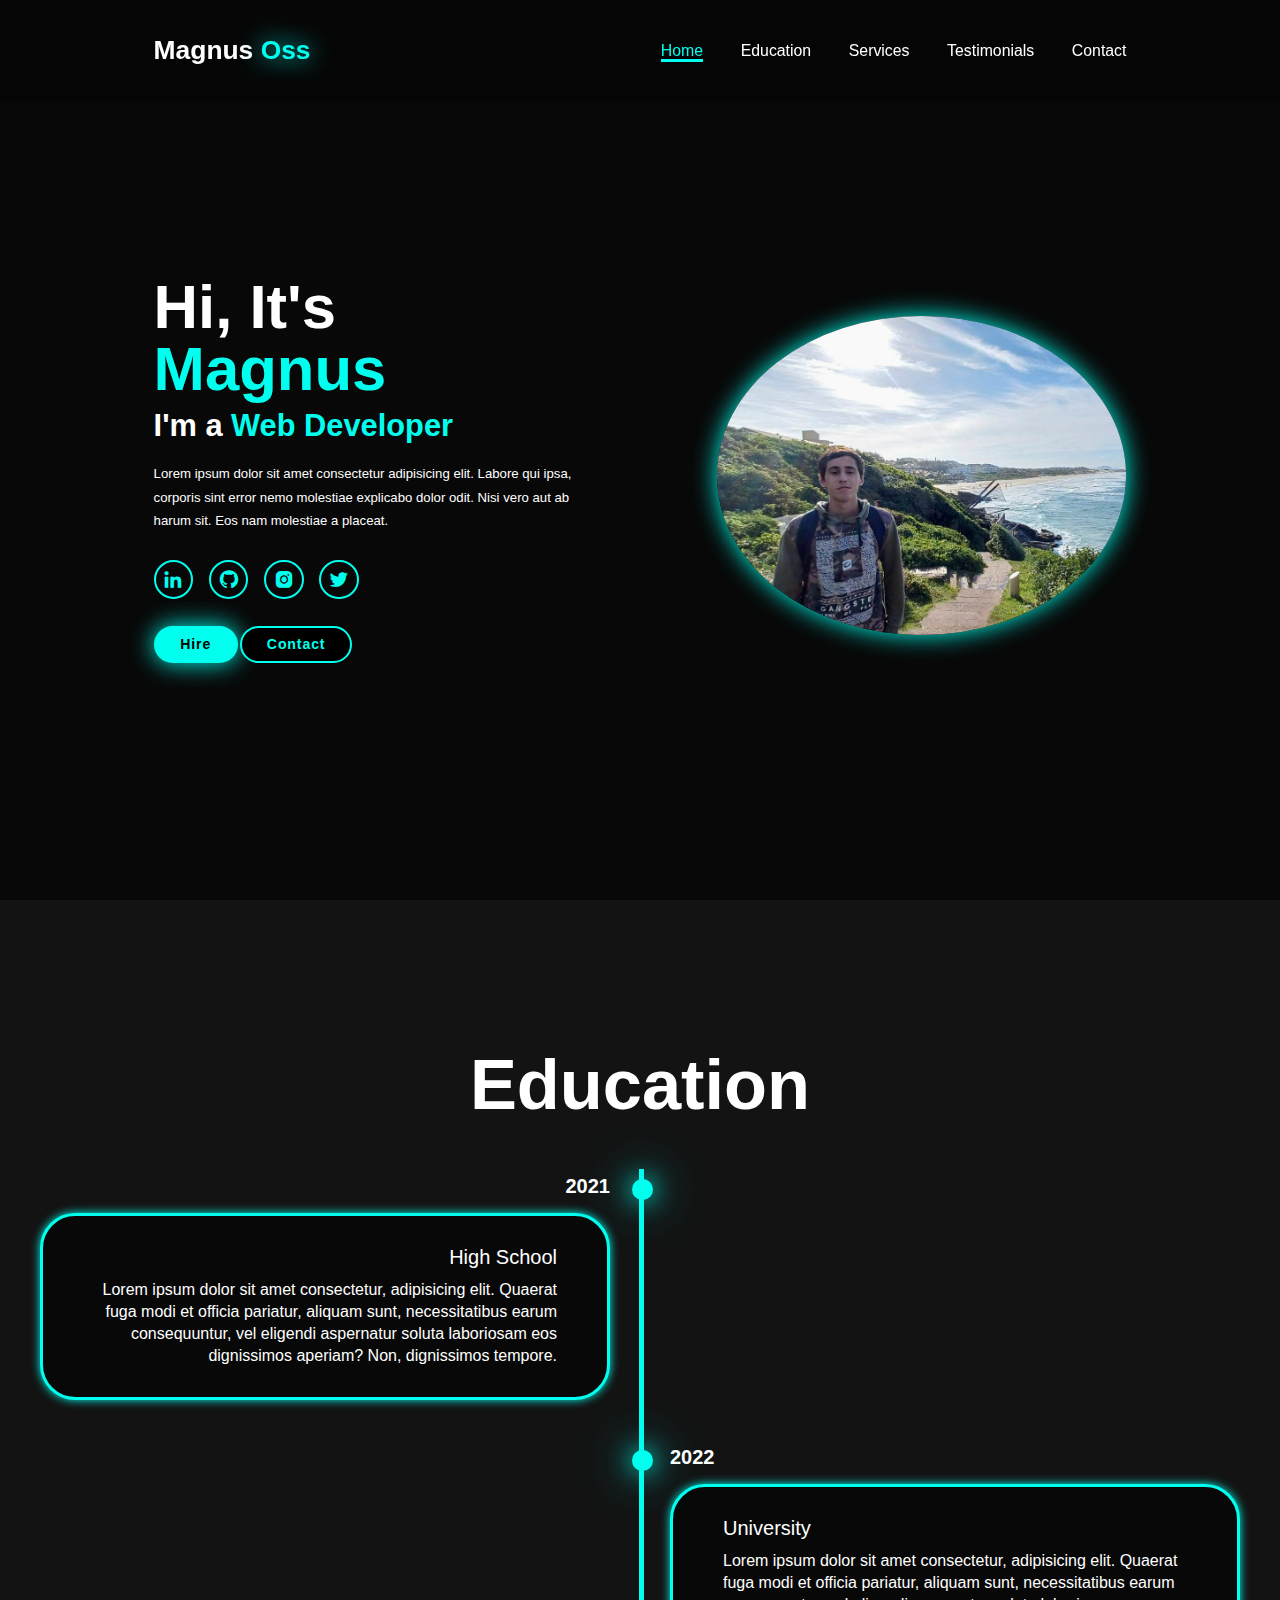
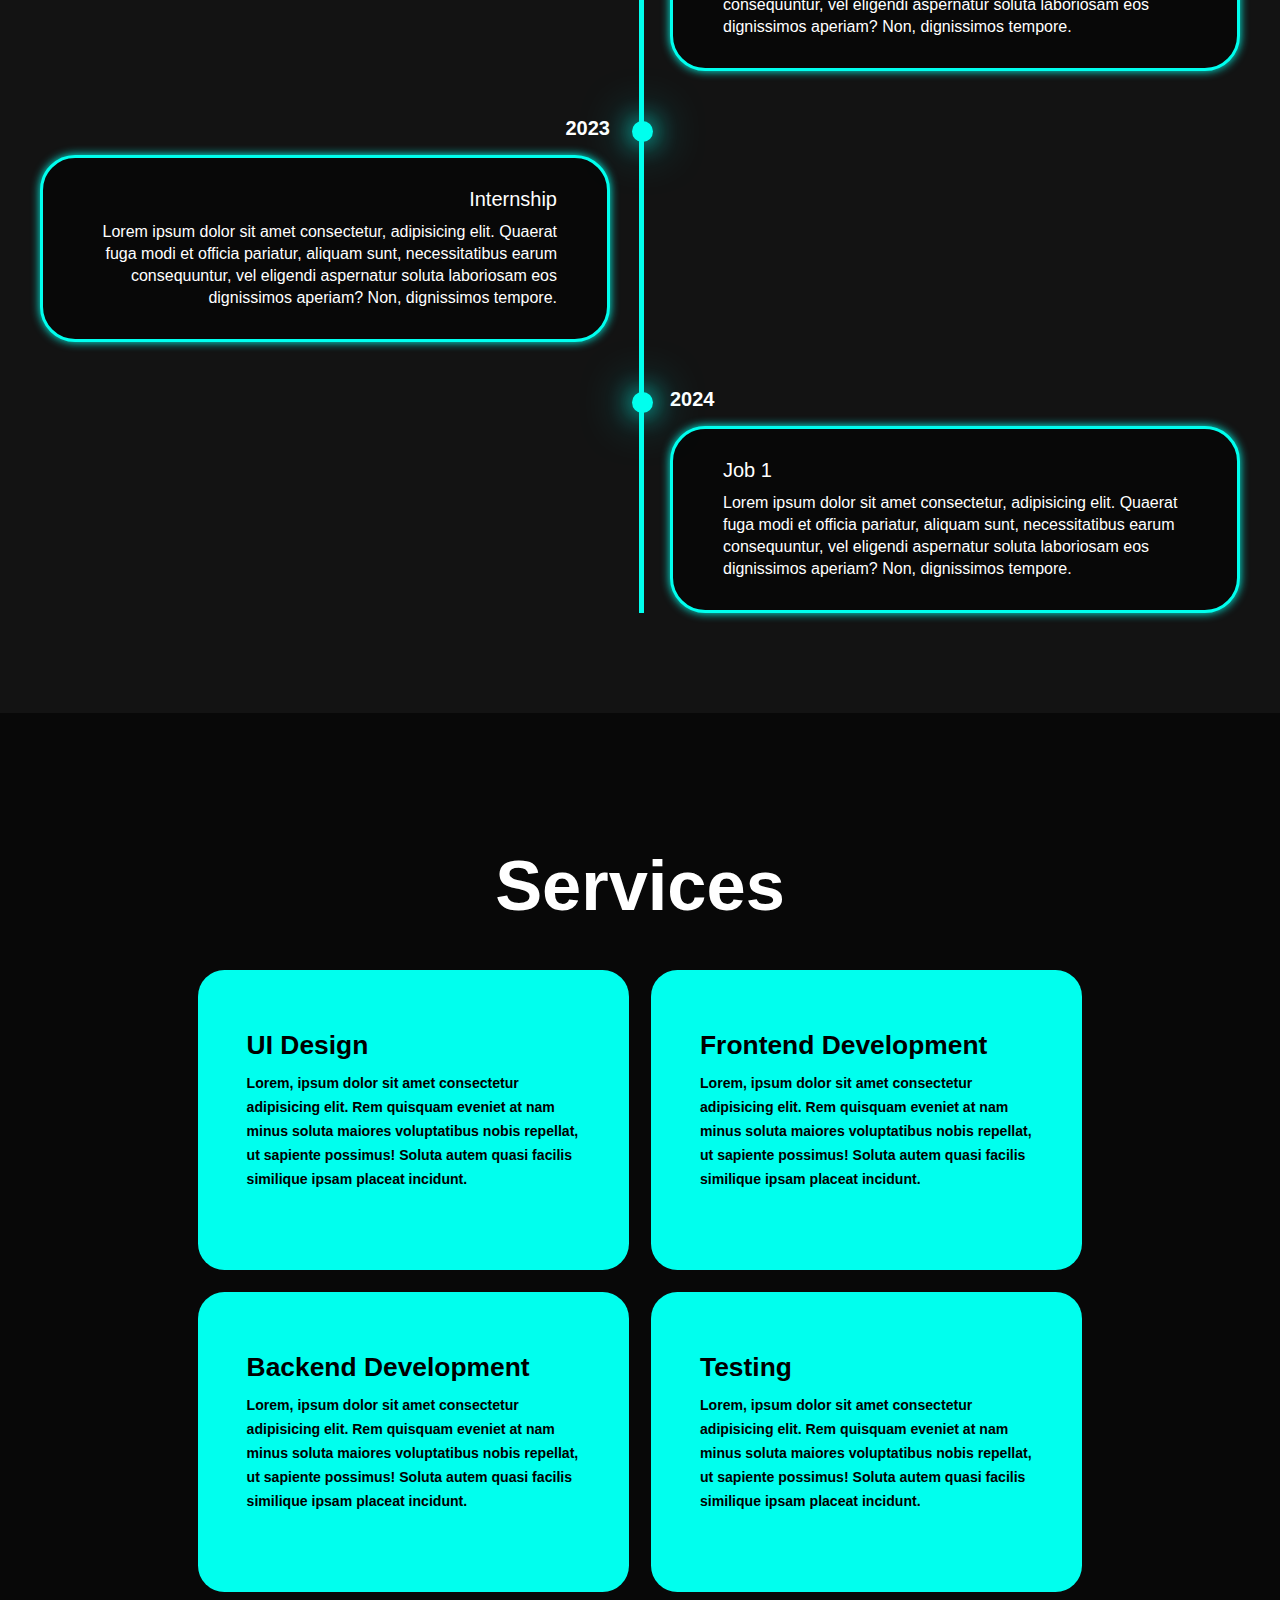
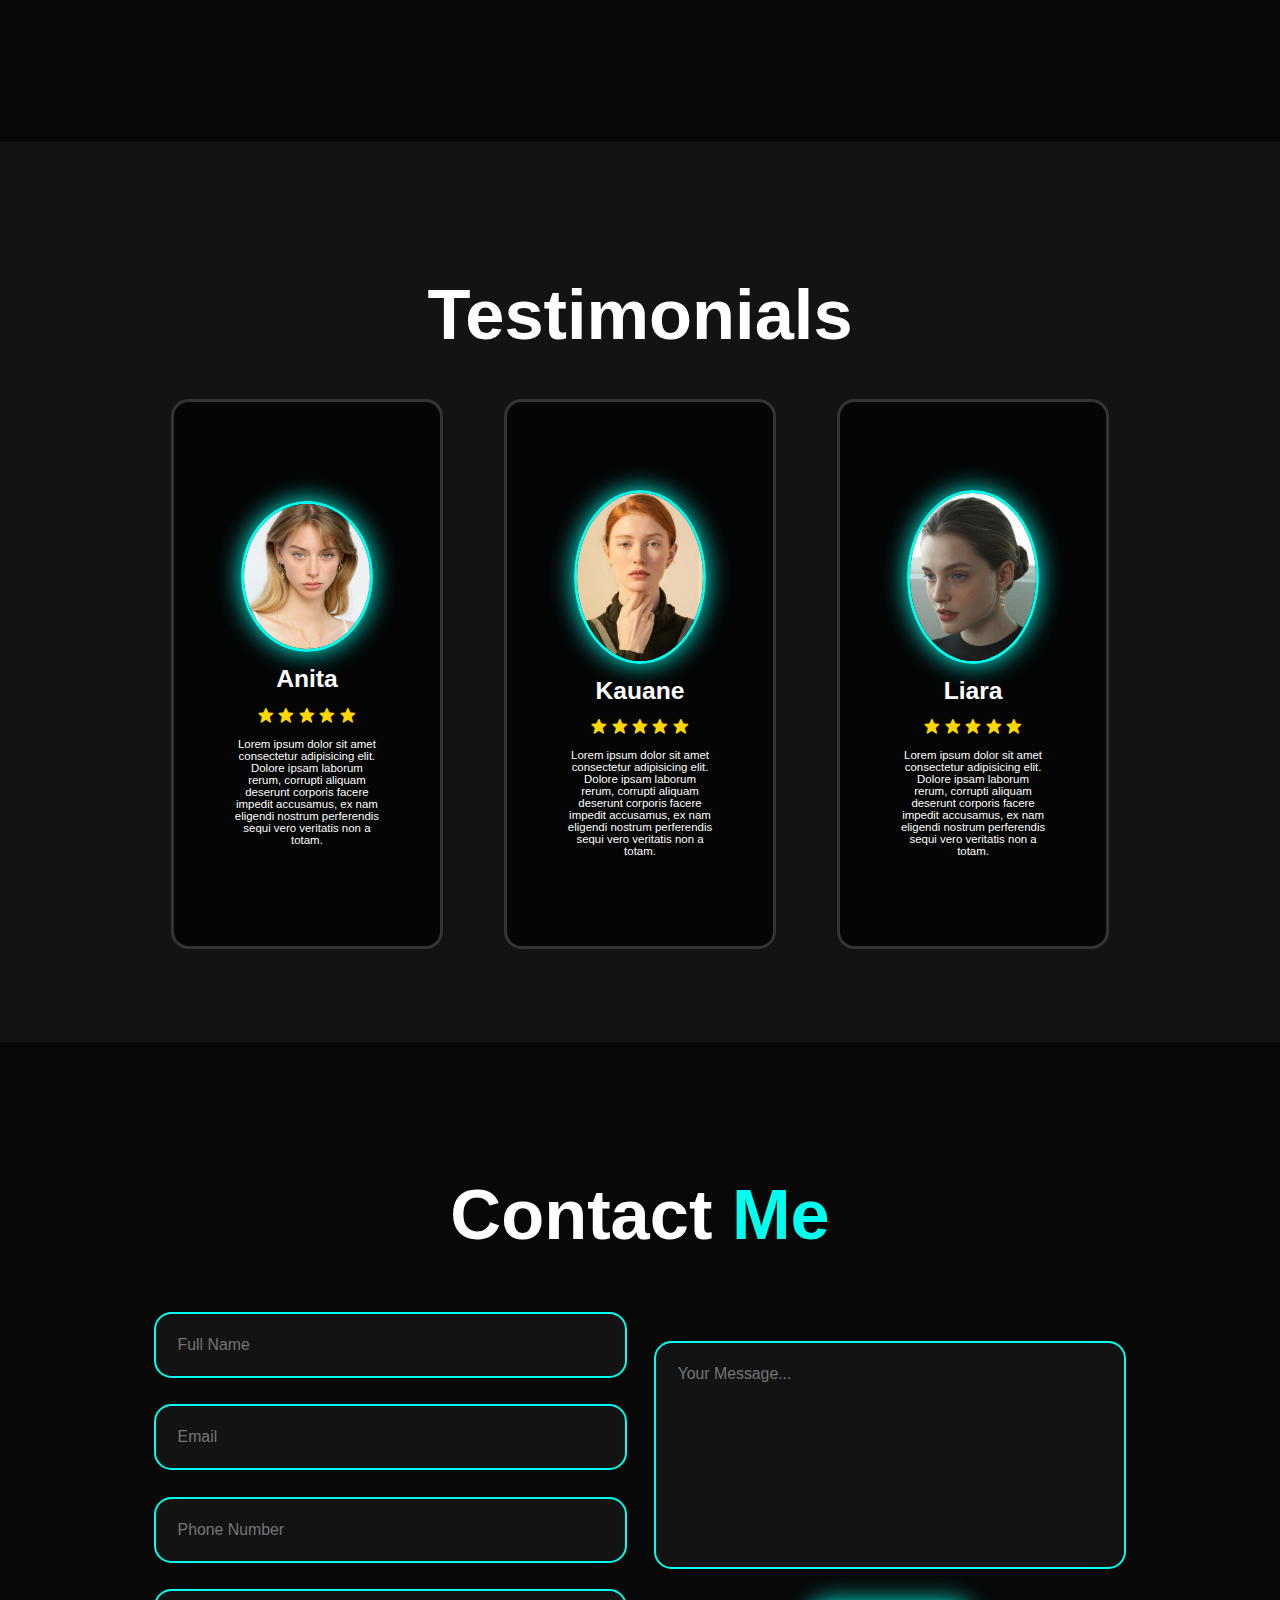
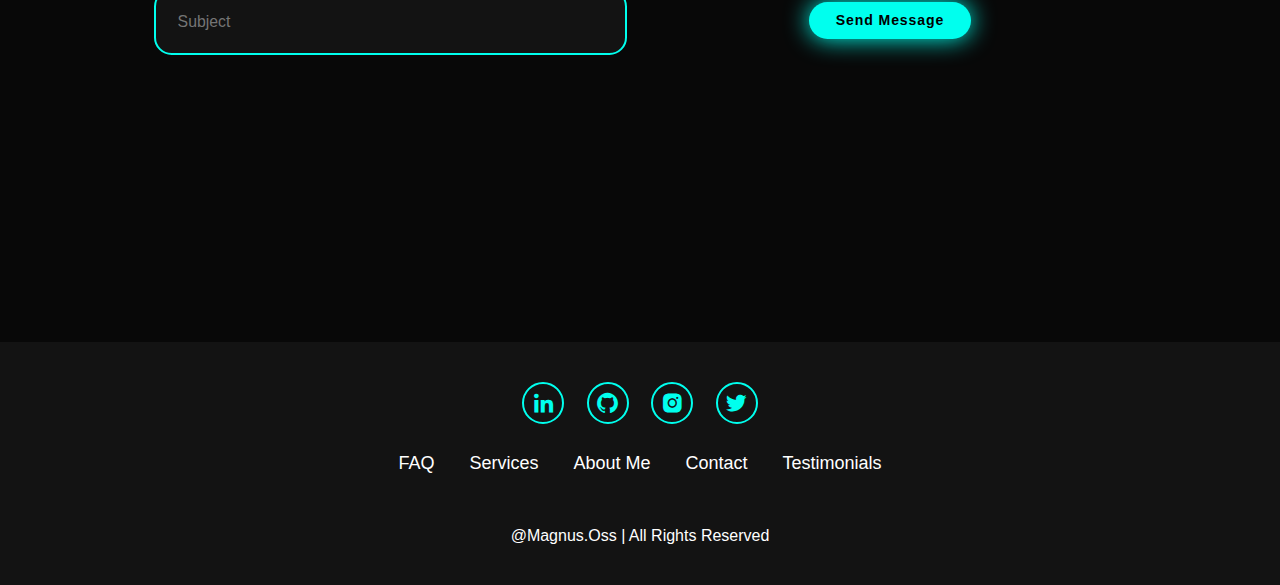
==== personal-portfolio-blue-2.0/index.html @ 3a791030 "Criação do personal-portfolio-blue-2.0" ====
<!DOCTYPE html>
<html lang="en">

<head>
    <meta charset="UTF-8">
    <meta name="viewport" content="width=device-width, initial-scale=1.0">
    <title>Responsive Portfolio Website</title>
    <link rel="stylesheet" href="style.css">
    <link href="https://unpkg.com/boxicons@2.1.4/css/boxicons.min.css" rel="stylesheet" />
</head>

<body>

    <header class="header">
        <a href="#home" class="logo">Magnus
            <span>Oss</span></a>

        <i class="bx bx-menu" id="menu-icon"></i>

        <nav class="navbar">
            <a href="#home" class="active">Home</a>
            <a href="#education">Education</a>
            <a href="#services">Services</a>
            <a href="#testimonials">Testimonials</a>
            <a href="#contact">Contact</a>
        </nav>
    </header>

    <section class="home" id="home">
        <div class="home-content">
            <h1>Hi, It's <span>Magnus</span></h1>
            <h3 class="text-animation">I'm a <span>
                </span></h3>
            <p>Lorem ipsum dolor sit amet consectetur adipisicing elit. Labore qui ipsa, corporis sint error nemo
                molestiae explicabo dolor odit. Nisi vero aut ab harum sit. Eos nam molestiae a placeat.</p>

            <div class="social-icons">
                <a href="#"><i class="bx bxl-linkedin"></i></a>
                <a href="#"><i class="bx bxl-github"></i></a>
                <a href="#"><i class="bx bxl-instagram-alt"></i></a>
                <a href="#"><i class="bx bxl-twitter"></i></a>
            </div>

            <div class="btn-group">
                <a href="#" class="btn">Hire</a>
                <a href="#contact" class="btn">Contact</a>
            </div>
        </div>
        <div class="home-img">
            <img src="images/imagem-capa.jpg" alt="">
        </div>
    </section>

    <section class="education" id="education">
        <h2 class="heading">Education</h2>

        <div class="timeline-items">

            <div class="timeline-item">
                <div class="timeline-dot"></div>
                <div class="timeline-date">2021</div>
                <div class="timeline-content">
                    <h3>High School</h3>
                    <p>Lorem ipsum dolor sit amet consectetur, adipisicing elit. Quaerat fuga modi et officia pariatur,
                        aliquam sunt, necessitatibus earum consequuntur, vel eligendi aspernatur soluta laboriosam eos
                        dignissimos aperiam? Non, dignissimos tempore.</p>
                </div>
            </div>

            <div class="timeline-item">
                <div class="timeline-dot"></div>
                <div class="timeline-date">2022</div>
                <div class="timeline-content">
                    <h3>University</h3>
                    <p>Lorem ipsum dolor sit amet consectetur, adipisicing elit. Quaerat fuga modi et officia pariatur,
                        aliquam sunt, necessitatibus earum consequuntur, vel eligendi aspernatur soluta laboriosam eos
                        dignissimos aperiam? Non, dignissimos tempore.</p>
                </div>
            </div>

            <div class="timeline-item">
                <div class="timeline-dot"></div>
                <div class="timeline-date">2023</div>
                <div class="timeline-content">
                    <h3>Internship</h3>
                    <p>Lorem ipsum dolor sit amet consectetur, adipisicing elit. Quaerat fuga modi et officia pariatur,
                        aliquam sunt, necessitatibus earum consequuntur, vel eligendi aspernatur soluta laboriosam eos
                        dignissimos aperiam? Non, dignissimos tempore.</p>
                </div>
            </div>

            <div class="timeline-item">
                <div class="timeline-dot"></div>
                <div class="timeline-date">2024</div>
                <div class="timeline-content">
                    <h3>Job 1</h3>
                    <p>Lorem ipsum dolor sit amet consectetur, adipisicing elit. Quaerat fuga modi et officia pariatur,
                        aliquam sunt, necessitatibus earum consequuntur, vel eligendi aspernatur soluta laboriosam eos
                        dignissimos aperiam? Non, dignissimos tempore.</p>
                </div>
            </div>

        </div>
    </section>

    <section class="services" id="services">
        <h2 class="heading">Services</h2>

        <div class="services-container">
            <div class="service-box">
                <div class="service-info">
                    <h4> UI Design </h4>
                    <p>Lorem, ipsum dolor sit amet consectetur adipisicing elit. Rem quisquam eveniet at nam minus
                        soluta maiores voluptatibus nobis repellat, ut sapiente possimus! Soluta autem quasi facilis
                        similique ipsam placeat incidunt.</p>
                </div>
            </div>

            <div class="service-box">
                <div class="service-info">
                    <h4> Frontend Development </h4>
                    <p>Lorem, ipsum dolor sit amet consectetur adipisicing elit. Rem quisquam eveniet at nam minus
                        soluta maiores voluptatibus nobis repellat, ut sapiente possimus! Soluta autem quasi facilis
                        similique ipsam placeat incidunt.</p>
                </div>
            </div>

            <div class="service-box">
                <div class="service-info">
                    <h4> Backend Development </h4>
                    <p>Lorem, ipsum dolor sit amet consectetur adipisicing elit. Rem quisquam eveniet at nam
                        minus
                        soluta maiores voluptatibus nobis repellat, ut sapiente possimus! Soluta autem quasi
                        facilis
                        similique ipsam placeat incidunt.</p>
                </div>
            </div>

            <div class="service-box">
                <div class="service-info">
                    <h4> Testing </h4>
                    <p>Lorem, ipsum dolor sit amet consectetur adipisicing elit. Rem quisquam eveniet at nam
                        minus
                        soluta maiores voluptatibus nobis repellat, ut sapiente possimus! Soluta autem quasi
                        facilis
                        similique ipsam placeat incidunt.</p>
                </div>
            </div>
        </div>
    </section>

    <section class="testimonials" id="testimonials">
        <div class="testimonials-box">
            <h2 class="heading">Testimonials</h2>

            <div class="wrapper">
                <div class="testimonial-item">
                    <img src="images/Lauren de Graaf image.jpeg" alt="">
                    <h2>Anita</h2>
                    <div class="rating">
                        <i class="bx bxs-star" id="star"></i>
                        <i class="bx bxs-star" id="star"></i>
                        <i class="bx bxs-star" id="star"></i>
                        <i class="bx bxs-star" id="star"></i>
                        <i class="bx bxs-star" id="star"></i>
                    </div>
                    <p>Lorem ipsum dolor sit amet consectetur adipisicing elit. Dolore ipsam laborum rerum, corrupti
                        aliquam deserunt corporis facere impedit accusamus, ex nam eligendi nostrum perferendis sequi
                        vero veritatis non a totam.</p>
                </div>

                <div class="testimonial-item">
                    <img src="images/Home Jewerly - JoliMoon_ Elegant Jewelry, Curated with Love.jpeg" alt="">
                    <h2>Kauane</h2>
                    <div class="rating">
                        <i class="bx bxs-star" id="star"></i>
                        <i class="bx bxs-star" id="star"></i>
                        <i class="bx bxs-star" id="star"></i>
                        <i class="bx bxs-star" id="star"></i>
                        <i class="bx bxs-star" id="star"></i>
                    </div>
                    <p>Lorem ipsum dolor sit amet consectetur adipisicing elit. Dolore ipsam laborum rerum, corrupti
                        aliquam deserunt corporis facere impedit accusamus, ex nam eligendi nostrum perferendis sequi
                        vero veritatis non a totam.</p>
                </div>

                <div class="testimonial-item">
                    <img src="images/download.jpeg" alt="">
                    <h2>Liara</h2>
                    <div class="rating">
                        <i class="bx bxs-star" id="star"></i>
                        <i class="bx bxs-star" id="star"></i>
                        <i class="bx bxs-star" id="star"></i>
                        <i class="bx bxs-star" id="star"></i>
                        <i class="bx bxs-star" id="star"></i>
                    </div>
                    <p>Lorem ipsum dolor sit amet consectetur adipisicing elit. Dolore ipsam laborum rerum, corrupti
                        aliquam deserunt corporis facere impedit accusamus, ex nam eligendi nostrum perferendis sequi
                        vero veritatis non a totam.</p>
                </div>
            </div>
        </div>
    </section>

    <section class="contact" id="contact">
        <h2 class="heading">Contact <span>Me</span></h2>

        <form action="">
            <div class="input-group">
                <div class="input-box">
                    <input type="text" placeholder="Full Name">
                    <input type="email" placeholder="Email">
                </div>
                <div class="input-box">
                    <input type="number" placeholder="Phone Number">
                    <input type="text" placeholder="Subject">
                </div>
            </div>

            <div class="input-grpup-2">
                <textarea name="" id="" cols="30" rows="10" placeholder="Your Message..."></textarea>
                <input type="submit" value="Send Message" class="btn">
            </div>
        </form>
    </section>

    <footer class="footer">
        <div class="social">
            <a href="#"><i class="bx bxl-linkedin"></i></a>
            <a href="#"><i class="bx bxl-github"></i></a>
            <a href="#"><i class="bx bxl-instagram-alt"></i></a>
            <a href="#"><i class="bx bxl-twitter"></i></a>
        </div>

        <ul class="list">
            <li>
                <a href="#">FAQ</a>
            </li>

            <li>
                <a href="#">Services</a>
            </li>

            <li>
                <a href="#">About Me</a>
            </li>

            <li>
                <a href="#">Contact</a>
            </li>

            <li>
                <a href="#">Testimonials</a>
            </li>
        </ul>
        <p class="copyright">
            @Magnus.Oss | All Rights Reserved
        </p>
    </footer>

    <script src="script.js" defer></script>
</body>

</html>
---- personal-portfolio-blue-2.0/style.css ----
* {
    margin: 0;
    padding: 0;
    box-sizing: border-box;
    text-decoration: none;
    border: none;
    outline: none;
    scroll-behavior: smooth;
    font-family: "Poppins", sans-serif;
}

:root {
    --bg-color: #080808;
    --second-bg-color: #131313;
    --text-color: white;
    --main-color: #00ffee;
}

html {
    font-size: 60%;
    overflow-x: hidden;
}

body {
    background: var(--bg-color);
    color: var(--text-color);
}

.header {
    position: fixed;
    top: 0;
    left: 0;
    width: 100%;
    padding: 4rem 12% 4rem;
    background: rgb(0, 0, 0, 0.3);
    backdrop-filter: blur(10px);
    display: flex;
    justify-content: space-between;
    align-items: center;
    z-index: 5;
}

.logo {
    font-size: 3rem;
    color: var(--text-color);
    font-weight: 800;
    cursor: pointer;
    transition: 0.3s ease;
}

.logo:hover {
    transform: scale(1.1);
}

.logo span {
    text-shadow: 0 0 25px var(--main-color);
}

.navbar a {
    font-size: 1.8rem;
    color: var(--text-color);
    margin-left: 4rem;
    font-weight: 500;
    transition: 0.3s ease;
    border-bottom: 3px solid transparent;
}

.navbar a:hover,
.navbar a.active {
    color: var(--main-color);
    border-bottom: 3px solid var(--main-color);
}

#menu-icon {
    font-size: 3.6rem;
    color: var(--main-color);
    display: none;
}

section {
    min-height: 100vh;
    padding: 10rem 12% 10rem;
}

.home {
    display: flex;
    align-items: center;
    justify-content: center;
    gap: 15rem;
}

.home-content {
    display: flex;
    flex-direction: column;
    align-items: baseline;
    text-align: left;
    justify-content: center;
    margin-top: 3rem;
}

span {
    color: var(--main-color);
}

.logo span {
    color: var(--main-color);
}

.home-content h3 {
    margin-bottom: 2rem;
    margin-top: 1rem;
    font-size: 3.5rem;
}

.home-content h1 {
    font-size: 7rem;
    font-weight: 700;
    margin-top: 1.5rem;
    line-height: 1;
}

.home-img {
    border-radius: 50%;
}

.home-img img {
    position: relative;
    top: 3rem;
    width: 32vw;
    border-radius: 50%;
    box-shadow: 0 0 25px var(--main-color);
    cursor: pointer;
    transition: 0.4s ease-in-out;
}

.home-img img:hover {
    box-shadow: 0 0 25px var(--main-color),
        0 0 50px var(--main-color),
        0 0 100px var(--main-color);
}

.home-content p {
    font-size: 1.5rem;
    font-weight: 500;
    line-height: 1.8;
    max-width: 1000px;
}

.social-icons a {
    display: inline-flex;
    justify-content: center;
    align-items: center;
    width: 4.5rem;
    height: 4.5rem;
    background: transparent;
    border: 2px solid var(--main-color);
    font-size: 2.5rem;
    border-radius: 50%;
    color: var(--main-color);
    margin: 3rem 1.5rem 3rem 0;
    transition: 0.3s ease-in-out;
}

.social-icons a:hover {
    color: var(--text-color);
    transform: scale(1.3)translateY(-5px);
    box-shadow: 0 0 25px var(--main-color);
    background-color: var(--main-color);
}

.btn {
    display: inline-block;
    padding: 1rem 2.8rem;
    background: var(--main-color);
    box-shadow: 0 0 25px var(--main-color);
    border-radius: 4rem;
    font-size: 1.6rem;
    color: black;
    border: 2px solid transparent;
    letter-spacing: 0.1rem;
    font-weight: 600;
    transition: 0.3s ease-in-out;
    cursor: pointer;
}

.btn:hover {
    transform: scale(1.05);
    box-shadow: 0 0 50px var(--main-color);
}

btn-group {
    display: flex;
    align-items: center;
    gap: 1.5rem;
}

.btn-group a:nth-of-type(2) {
    background-color: black;
    color: var(--main-color);
    border: 2px solid var(--main-color);
    box-shadow: 0 0 25px transparent;
}

.btn-group a:nth-of-type(2):hover {
    box-shadow: 0 0 25px var(--main-color);
    background-color: var(--main-color);
    color: black;
}

.text-animation {
    font-size: 34px;
    font-weight: 600;
    min-width: 280px;
}

.text-animation span {
    position: relative;
}

.text-animation span::before {
    content: "Web Developer";
    color: var(--main-color);
    animation: words 20s infinite;
}

.text-animation span::after {
    content: "";
    background-color: var(--bg-color);
    position: relative;
    width: calc(100% + 8px);
    height: 100%;
    border-left: 3px solid var(--bg-color);
    right: -8px;
    animation: cursor 0.6s infinite, typing 20s steps(14) infinite;
}

@keyframes cursor {
    to {
        border-left: 2px solid var(--main-color);
    }
}

@keyframes words {

    0%,
    20% {
        content: "Frontend Designer";
    }

    21%,
    40% {
        content: "Web Designer";
    }

    41%,
    60% {
        content: "UI / UX Designer";
    }

    61%,
    80% {
        content: "Web Developer";
    }

    81%,
    100% {
        content: "Software Tester"
    }
}

@keyframes typing {

    10%,
    15%,
    30%,
    35%,
    50%,
    55%,
    70%,
    75%,
    90%,
    95% {
        width: 0;
    }

    5%,
    20%,
    25%,
    40%,
    45%,
    60%,
    65%,
    80%,
    85% {
        width: calc(100% + 8px);
    }
}

.heading {
    font-size: 8rem;
    text-align: center;
    margin: 5rem 0;
}

.education {
    padding: 100px 15px;
    background: var(--second-bg-color);
}

.education h2 {
    margin-bottom: 5rem;
}

.timeline-items {
    max-width: 1200px;
    margin: auto;
    display: flex;
    flex-wrap: wrap;
    position: relative;
}

.timeline-items::before {
    content: "";
    position: absolute;
    width: 5px;
    height: 100%;
    background-color: var(--main-color);
    left: calc(50% - 1px);
}

.timeline-item {
    margin-bottom: 40px;
    width: 100%;
    position: relative;
}

.timeline-item:last-child {
    margin-bottom: 0;
}

.timeline-item:nth-child(odd) {
    padding-right: calc(50% + 30px);
    text-align: right;
}

.timeline-item:nth-child(even) {
    padding-left: calc(50% + 30px);
}

.timeline-dot {
    height: 21px;
    width: 21px;
    background-color: var(--main-color);
    box-shadow: 0 0 25px var(--main-color),
        0 0 50px var(--main-color);
    position: absolute;
    left: calc(50% - 8px);
    border-radius: 50%;
    top: 10px;
}

.timeline-date {
    font-size: 20px;
    font-weight: 800;
    color: white;
    margin: 6px 0 15px;
}

.timeline-content {
    background-color: var(--bg-color);
    border: 3px solid var(--main-color);
    padding: 30px 50px;
    border-radius: 4rem;
    box-shadow: 0 0 10px var(--main-color);
    cursor: pointer;
    transition: 0.3s ease-in-out;
}

.timeline-content:hover {
    transform: scale(1.05);
    box-shadow: 0 0 25px var(--main-color);
}

.timeline-content h3 {
    font-size: 20px;
    color: white;
    margin: 0 0 10px;
    font-weight: 500;
}

.timeline-content p {
    color: white;
    font-size: 16px;
    font-weight: 300;
    line-height: 22px;
}

::-webkit-scrollbar {
    width: 15px;
}

::-webkit-scrollbar-thumb {
    background-color: var(--main-color);
}

::-webkit-scrollbar-track {
    background-color: var(--bg-color);
    width: 50px;
}

.services {
    background: var(--bg-color);
    color: black;
}

.services h2 {
    margin-bottom: 5rem;
    color: white;
}

.services-container {
    display: grid;
    grid-template-columns: repeat(2, 1fr);
    align-items: center;
    gap: 2.5rem;
}

.service-box {
    background-color: var(--main-color);
    height: 300px;
    border-radius: 3rem;
    border: 5px solid transparent;
    cursor: pointer;
    transition: 0.4s ease-in-out;
}

.service-box:hover {
    background: white;
    color: black;
    border: 5px solid var(--main-color);
    transform: scale(1.03);
}

.service-box .service-info {
    display: flex;
    flex-direction: column;
    text-align: left;
    max-height: 200px;
    justify-content: left;
    align-items: baseline;
    padding: 5rem 5rem;
}

.service-info h4 {
    font-size: 3rem;
    font-weight: 800;
    line-height: 2;
}

.service-info p {
    font-size: 1.6rem;
    font-weight: 600;
    max-height: 100px;
    line-height: 1.7;
    margin: auto;
}

.testimonials {
    background: var(--second-bg-color);
}

.testimonials-box {
    background-size: cover;
    display: flex;
    align-items: center;
    justify-content: center;
    flex-direction: column;
}

.testimonials .heading {
    margin-bottom: 5rem;
}

.testimonials-box img {
    width: 15rem;
    border-radius: 50%;
    border: 3px solid var(--main-color);
    box-shadow: 0 0 25px var(--main-color);
}

.wrapper {
    display: grid;
    grid-template-columns: repeat(3, 1fr);
    gap: 3rem;
}

.testimonial-item {
    min-height: 550px;
    max-width: 450px;
    background-color: rgb(0, 0, 0, 0.7);
    border: 3px solid rgb(238, 238, 238, 0.2);
    border-radius: 2rem;
    margin: 0 2rem;
    padding: 30px 60px;
    cursor: pointer;
    display: flex;
    flex-direction: column;
    align-items: center;
    justify-content: center;
    gap: 1.5rem;
    text-align: center;
    color: white;
    transition: 0.4s ease-in-out;
}

.testimonial-item:hover {
    border: 3px solid var(--main-color);
    transform: translateY(-10px)scale(1.03);
    box-shadow: 0 0 50px var(--main-color);
}

.testimonial-item h2 {
    font-size: 2.8rem;
}

.testimonial-item p {
    font-size: 1.3rem;
}

#star {
    color: gold;
    font-size: 2rem;
}

.contact {
    background-color: var(--bg-color);
}

.contact h2 {
    margin-bottom: 3rem;
    color: white;
}

.contact form {
    display: flex;
    align-items: center;
    justify-content: center;
    gap: 3rem;
    margin: 5rem auto;
    text-align: center;
}

.contact form .input-box {
    display: flex;
    justify-content: center;
    flex-wrap: wrap;
}

.contact form .input-box input,
.contact form textarea {
    width: 100%;
    padding: 2.5rem;
    font-size: 1.8rem;
    color: var(--text-color);
    background: var(--second-bg-color);
    border-radius: 2rem;
    border: 2px solid var(--main-color);
    margin: 1.5rem 0;
    resize: none;
}

.contact form .btn {
    margin-top: 2rem;
}

.footer {
    position: relative;
    bottom: 0;
    width: 100%;
    padding: 40px 0;
    background-color: var(--second-bg-color);
}

.footer .social {
    text-align: center;
    padding-bottom: 25px;
    color: var(--main-color);
}

.footer .social a {
    font-size: 25px;
    color: var(--main-color);
    border: 2px solid var(--main-color);
    width: 42px;
    height: 42px;
    line-height: 42px;
    display: inline-block;
    border-radius: 50%;
    margin: 0 10px;
    transition: 0.3s ease-in-out;
}

.footer .social a:hover {
    transform: scale(1.2) translateY(-10px);
    background-color: var(--main-color);
    color: black;
    box-shadow: 0 0 25px var(--main-color);
}

.footer ul {
    margin-top: 0;
    padding: 0;
    font-size: 18px;
    line-height: 1.6;
    margin-bottom: 0;
    text-align: center;
}

.footer ul li a {
    color: white;
    border-bottom: 3px solid transparent;
    transition: 0.3s ease-in-out;
}

.footer ul li a:hover {
    border-bottom: 3px solid var(--main-color);
}

.footer ul li {
    display: inline-block;
    padding: 0 15px;
}

.footer .copyright {
    margin-top: 50px;
    text-align: center;
    font-size: 16px;
    color: white;
}

@media(max-width:1285px) {
    html {
        font-size: 55%;
    }

    .services-container {
        padding-bottom: 7rem;
        grid-template-columns: repeat(2, 1fr);
        margin: 0 5rem;
    }
}

@media(max-width:991px) {
    header {
        padding: 2rem 3%;
    }

    section {
        padding: 10rem 3% 2rem;
    }

    .timeline-items::before {
        left: 7px;
    }

    .timeline-item:nth-child(odd) {
        padding-right: 0;
        text-align: left;
    }

    .timeline-item:nth-child(odd),
    .timeline-item:nth-child(even) {
        padding-left: 37px;
    }

    .timeline-dot {
        left: 0;
    }

    .services {
        padding-bottom: 7rem;
    }

    .testimonials .wrapper {
        grid-template-columns: repeat(1, 1fr);
    }

    .contact form {
        flex-direction: column;
    }

    .footer {
        padding: 2rem 3%;
    }
}

@media(max-width:895px) {
    #menu-icon {
        display: block;
    }

    .navbar {
        position: absolute;
        top: 100%;
        right: 0;
        width: 50%;
        padding: 1rem 3%;
        background: rgba(0, 0, 0, 0.8);
        backdrop-filter: blur(20px);
        border-bottom-left-radius: 2rem;
        border-left: 2px solid var(--main-color);
        border-bottom: 2px solid var(--main-color);
        display: none;
    }

    .navbar.active {
        display: block;
    }

    .navbar a {
        display: block;
        font-size: 2rem;
        margin: 3rem 0;
        color: white;
    }

    .home {
        flex-direction: column-reverse;
        margin: 5rem 4rem;
    }

    .home-content h3 {
        font-size: 2.6rem;
    }

    .home-content h1 {
        font-size: 8rem;
        margin-top: 3rem;
    }

    .home-content p {
        max-width: 600px;
        margin: 0 auto;
    }

    .home-img img {
        width: 56vw;
    }

    .services h2 {
        margin-bottom: 3rem;
    }

    .services-container {
        grid-template-columns: repeat(1, 1fr);
    }
}
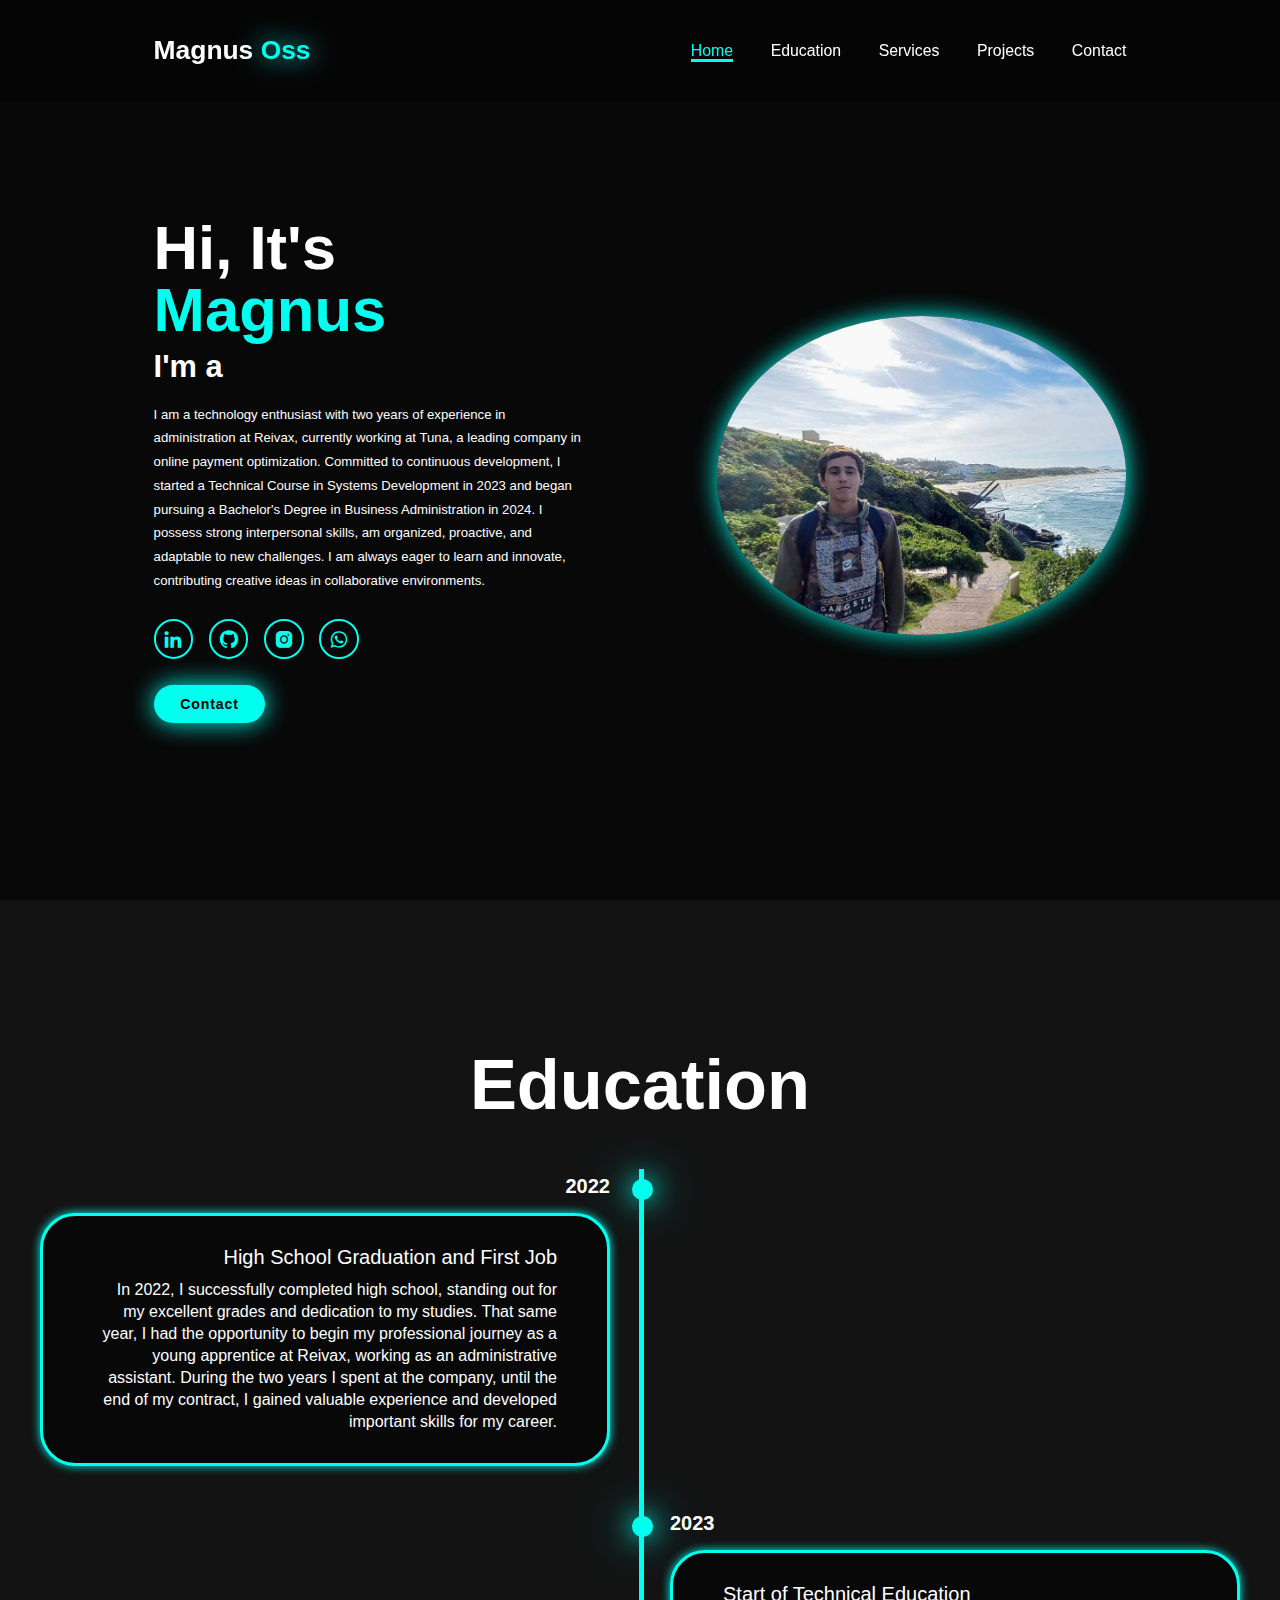
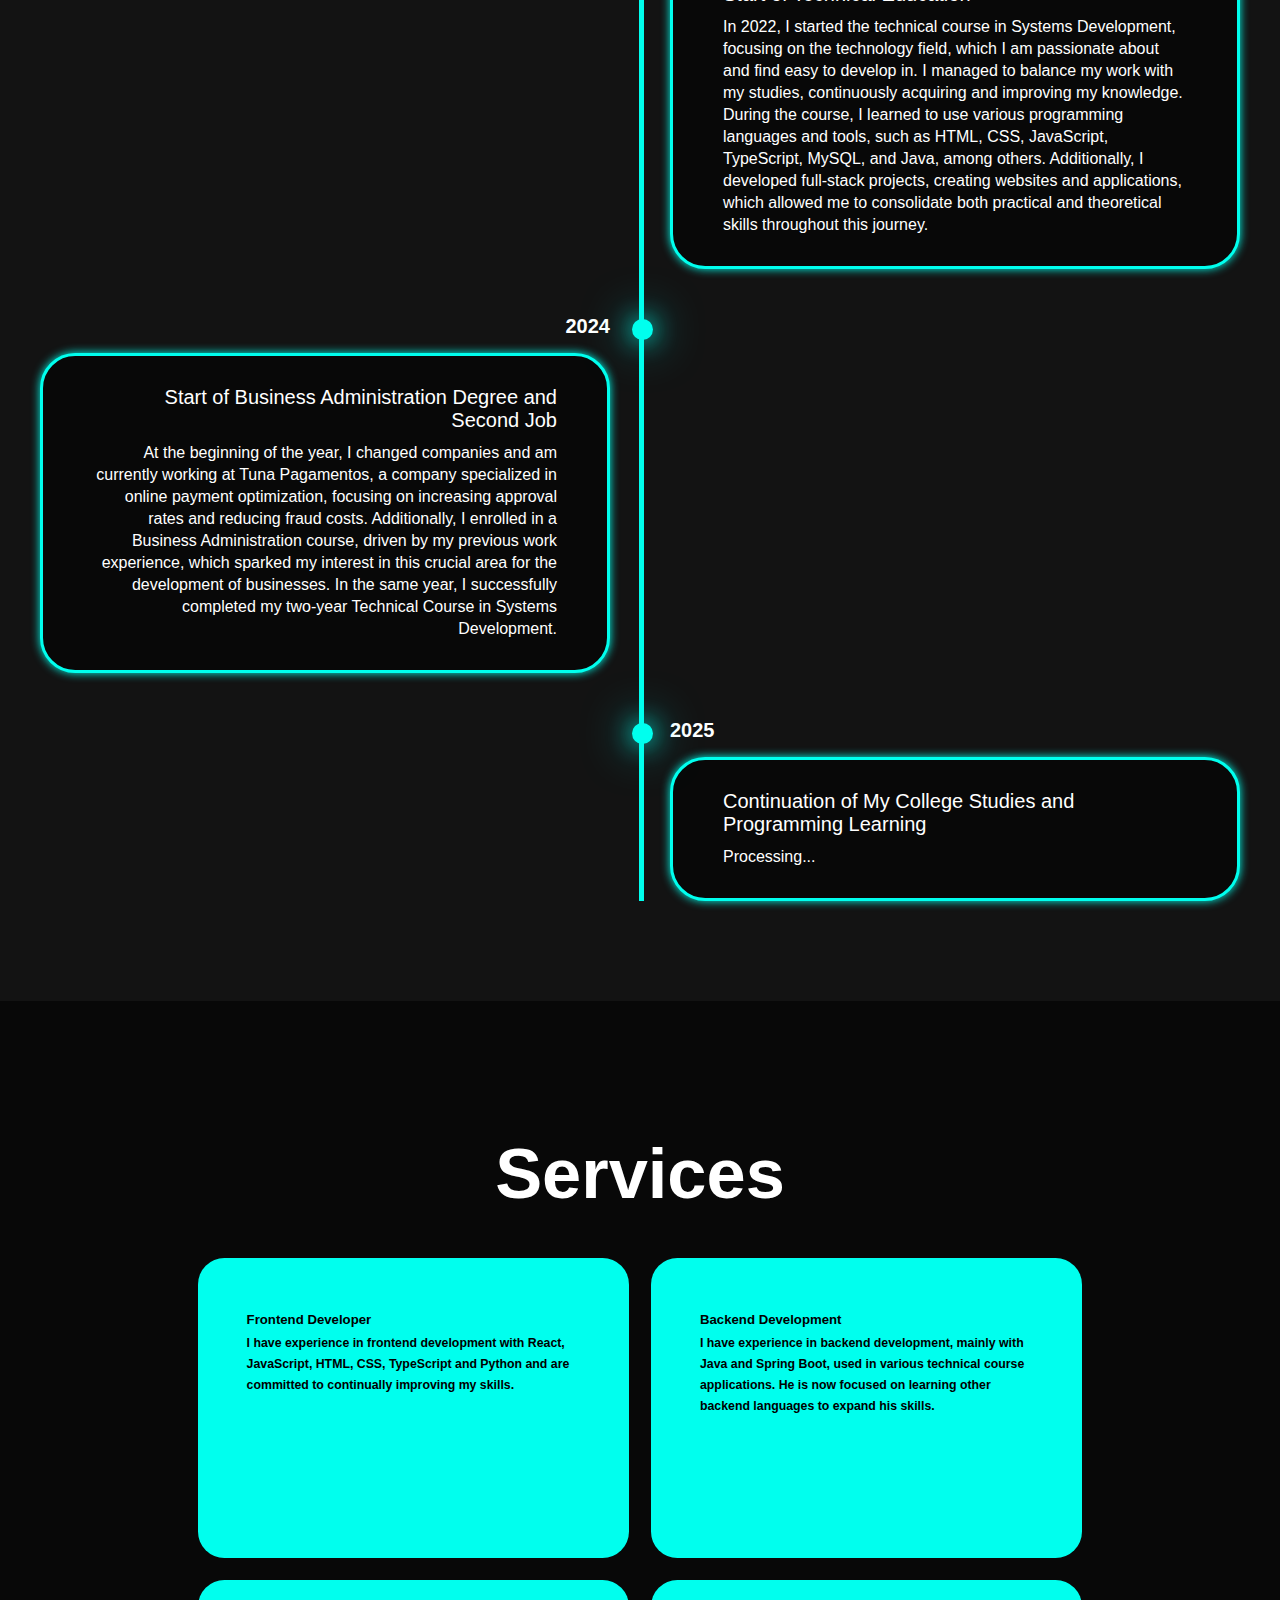
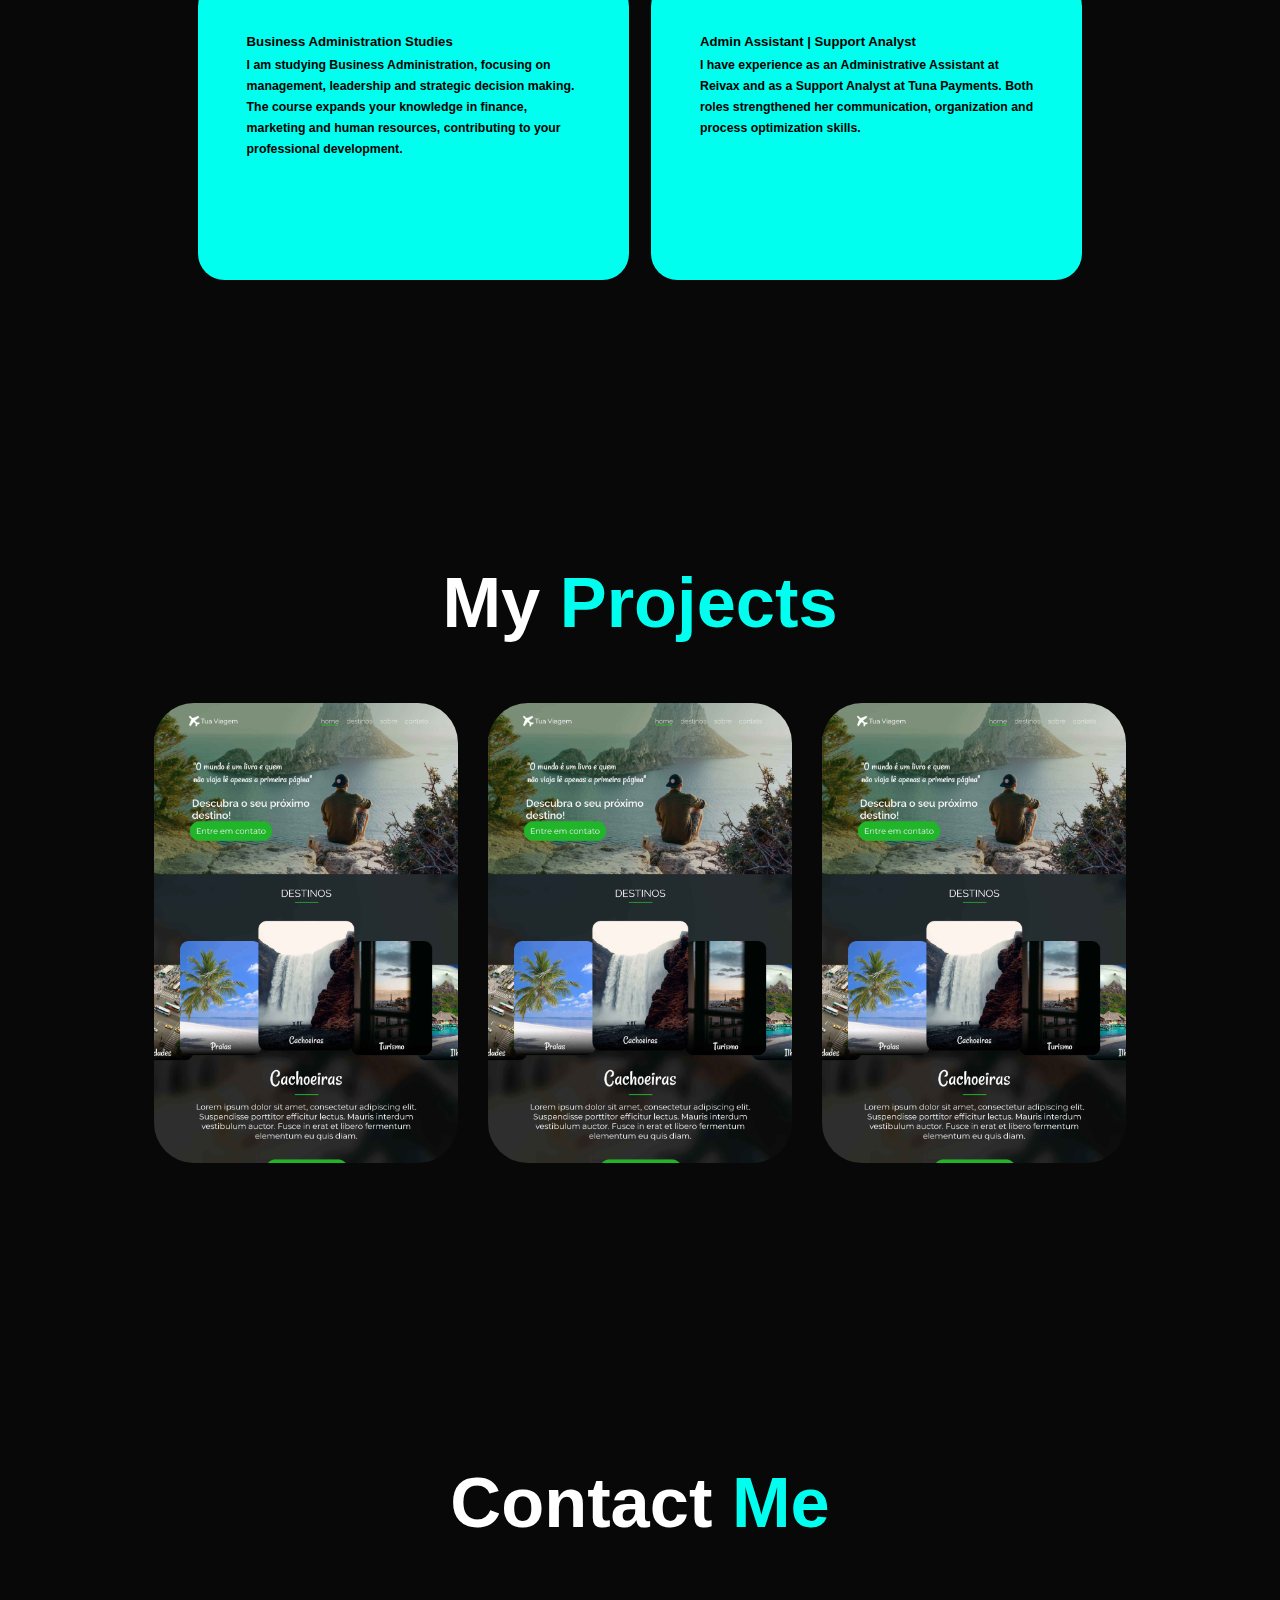
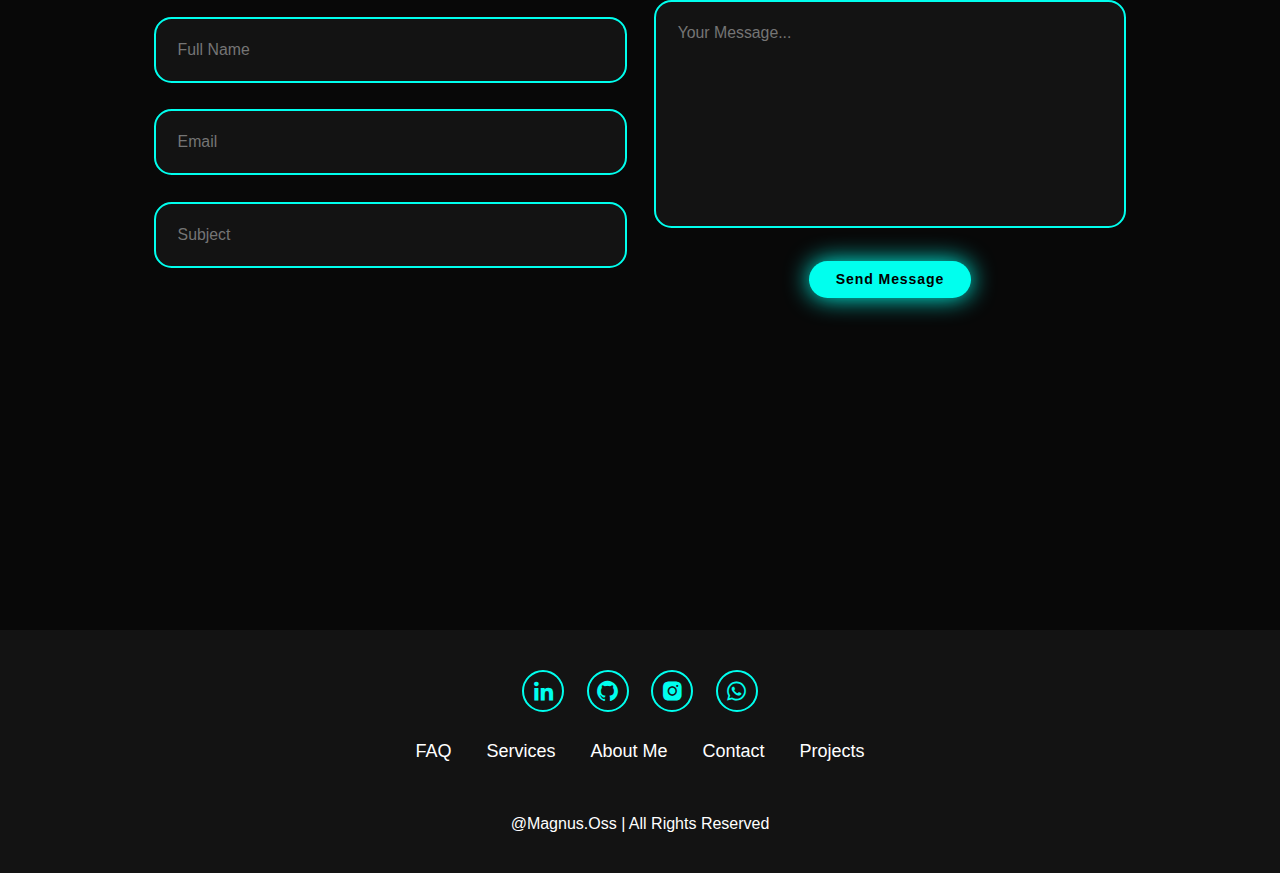
==== commit 12e6c3a6: "Fix: melhoria do portfolio" ====
--- a/personal-portfolio-blue-2.0/index.html
+++ b/personal-portfolio-blue-2.0/index.html
@@ -21,7 +21,7 @@
             <a href="#home" class="active">Home</a>
             <a href="#education">Education</a>
             <a href="#services">Services</a>
-            <a href="#testimonials">Testimonials</a>
+            <a href="#portfolio">Projects</a>
             <a href="#contact">Contact</a>
         </nav>
     </header>
@@ -31,18 +31,22 @@
             <h1>Hi, It's <span>Magnus</span></h1>
             <h3 class="text-animation">I'm a <span>
                 </span></h3>
-            <p>Lorem ipsum dolor sit amet consectetur adipisicing elit. Labore qui ipsa, corporis sint error nemo
-                molestiae explicabo dolor odit. Nisi vero aut ab harum sit. Eos nam molestiae a placeat.</p>
+            <p>I am a technology enthusiast with two years of experience in administration at Reivax, currently working
+                at Tuna, a leading company in online payment optimization. Committed to continuous development, I
+                started a Technical Course in Systems Development in 2023 and began pursuing a Bachelor's Degree in
+                Business Administration in 2024.
+
+                I possess strong interpersonal skills, am organized, proactive, and adaptable to new challenges. I am
+                always eager to learn and innovate, contributing creative ideas in collaborative environments.</p>
 
             <div class="social-icons">
-                <a href="#"><i class="bx bxl-linkedin"></i></a>
-                <a href="#"><i class="bx bxl-github"></i></a>
-                <a href="#"><i class="bx bxl-instagram-alt"></i></a>
-                <a href="#"><i class="bx bxl-twitter"></i></a>
+                <a href="https://www.linkedin.com/in/magnus-oss-6b018a297/"><i class="bx bxl-linkedin"></i></a>
+                <a href="https://github.com/MagOss27"><i class="bx bxl-github"></i></a>
+                <a href="https://www.instagram.com/magnus.oss?igsh=MTV4N2lwaWt0d3FydQ=="><i class="bx bxl-instagram-alt"></i></a>
+                <a href="https://wa.me/5548991011094" target="_blank"><i class="bx bxl-whatsapp"></i></a>
             </div>
 
             <div class="btn-group">
-                <a href="#" class="btn">Hire</a>
                 <a href="#contact" class="btn">Contact</a>
             </div>
         </div>
@@ -58,23 +62,14 @@
 
             <div class="timeline-item">
                 <div class="timeline-dot"></div>
-                <div class="timeline-date">2021</div>
-                <div class="timeline-content">
-                    <h3>High School</h3>
-                    <p>Lorem ipsum dolor sit amet consectetur, adipisicing elit. Quaerat fuga modi et officia pariatur,
-                        aliquam sunt, necessitatibus earum consequuntur, vel eligendi aspernatur soluta laboriosam eos
-                        dignissimos aperiam? Non, dignissimos tempore.</p>
-                </div>
-            </div>
-
-            <div class="timeline-item">
-                <div class="timeline-dot"></div>
                 <div class="timeline-date">2022</div>
                 <div class="timeline-content">
-                    <h3>University</h3>
-                    <p>Lorem ipsum dolor sit amet consectetur, adipisicing elit. Quaerat fuga modi et officia pariatur,
-                        aliquam sunt, necessitatibus earum consequuntur, vel eligendi aspernatur soluta laboriosam eos
-                        dignissimos aperiam? Non, dignissimos tempore.</p>
+                    <h3>High School Graduation and First Job</h3>
+                    <p>In 2022, I successfully completed high school, standing out for my excellent grades and
+                        dedication to my studies. That same year, I had the opportunity to begin my professional journey
+                        as a young apprentice at Reivax, working as an administrative assistant. During the two years I
+                        spent at the company, until the end of my contract, I gained valuable experience and developed
+                        important skills for my career.</p>
                 </div>
             </div>
 
@@ -82,10 +77,14 @@
                 <div class="timeline-dot"></div>
                 <div class="timeline-date">2023</div>
                 <div class="timeline-content">
-                    <h3>Internship</h3>
-                    <p>Lorem ipsum dolor sit amet consectetur, adipisicing elit. Quaerat fuga modi et officia pariatur,
-                        aliquam sunt, necessitatibus earum consequuntur, vel eligendi aspernatur soluta laboriosam eos
-                        dignissimos aperiam? Non, dignissimos tempore.</p>
+                    <h3>Start of Technical Education</h3>
+                    <p>In 2022, I started the technical course in Systems Development, focusing on the technology field,
+                        which I am passionate about and find easy to develop in. I managed to balance my work with my
+                        studies, continuously acquiring and improving my knowledge. During the course, I learned to use
+                        various programming languages and tools, such as HTML, CSS, JavaScript, TypeScript, MySQL, and
+                        Java, among others. Additionally, I developed full-stack projects, creating websites and
+                        applications, which allowed me to consolidate both practical and theoretical skills throughout
+                        this journey.</p>
                 </div>
             </div>
 
@@ -93,10 +92,22 @@
                 <div class="timeline-dot"></div>
                 <div class="timeline-date">2024</div>
                 <div class="timeline-content">
-                    <h3>Job 1</h3>
-                    <p>Lorem ipsum dolor sit amet consectetur, adipisicing elit. Quaerat fuga modi et officia pariatur,
-                        aliquam sunt, necessitatibus earum consequuntur, vel eligendi aspernatur soluta laboriosam eos
-                        dignissimos aperiam? Non, dignissimos tempore.</p>
+                    <h3>Start of Business Administration Degree and Second Job </h3>
+                    <p>At the beginning of the year, I changed companies and am currently working at Tuna Pagamentos, a
+                        company specialized in online payment optimization, focusing on increasing approval rates and
+                        reducing fraud costs. Additionally, I enrolled in a Business Administration course, driven by my
+                        previous work experience, which sparked my interest in this crucial area for the development of
+                        businesses. In the same year, I successfully completed my two-year Technical Course in Systems
+                        Development. </p>
+                </div>
+            </div>
+
+            <div class="timeline-item">
+                <div class="timeline-dot"></div>
+                <div class="timeline-date">2025</div>
+                <div class="timeline-content">
+                    <h3>Continuation of My College Studies and Programming Learning </h3>
+                    <p>Processing...</p>
                 </div>
             </div>
 
@@ -109,127 +120,87 @@
         <div class="services-container">
             <div class="service-box">
                 <div class="service-info">
-                    <h4> UI Design </h4>
-                    <p>Lorem, ipsum dolor sit amet consectetur adipisicing elit. Rem quisquam eveniet at nam minus
-                        soluta maiores voluptatibus nobis repellat, ut sapiente possimus! Soluta autem quasi facilis
-                        similique ipsam placeat incidunt.</p>
-                </div>
-            </div>
-
-            <div class="service-box">
-                <div class="service-info">
-                    <h4> Frontend Development </h4>
-                    <p>Lorem, ipsum dolor sit amet consectetur adipisicing elit. Rem quisquam eveniet at nam minus
-                        soluta maiores voluptatibus nobis repellat, ut sapiente possimus! Soluta autem quasi facilis
-                        similique ipsam placeat incidunt.</p>
-                </div>
-            </div>
-
-            <div class="service-box">
-                <div class="service-info">
-                    <h4> Backend Development </h4>
-                    <p>Lorem, ipsum dolor sit amet consectetur adipisicing elit. Rem quisquam eveniet at nam
-                        minus
-                        soluta maiores voluptatibus nobis repellat, ut sapiente possimus! Soluta autem quasi
-                        facilis
-                        similique ipsam placeat incidunt.</p>
-                </div>
-            </div>
-
-            <div class="service-box">
-                <div class="service-info">
-                    <h4> Testing </h4>
-                    <p>Lorem, ipsum dolor sit amet consectetur adipisicing elit. Rem quisquam eveniet at nam
-                        minus
-                        soluta maiores voluptatibus nobis repellat, ut sapiente possimus! Soluta autem quasi
-                        facilis
-                        similique ipsam placeat incidunt.</p>
-                </div>
-            </div>
-        </div>
-    </section>
-
-    <section class="testimonials" id="testimonials">
-        <div class="testimonials-box">
-            <h2 class="heading">Testimonials</h2>
-
-            <div class="wrapper">
-                <div class="testimonial-item">
-                    <img src="images/Lauren de Graaf image.jpeg" alt="">
-                    <h2>Anita</h2>
-                    <div class="rating">
-                        <i class="bx bxs-star" id="star"></i>
-                        <i class="bx bxs-star" id="star"></i>
-                        <i class="bx bxs-star" id="star"></i>
-                        <i class="bx bxs-star" id="star"></i>
-                        <i class="bx bxs-star" id="star"></i>
-                    </div>
-                    <p>Lorem ipsum dolor sit amet consectetur adipisicing elit. Dolore ipsam laborum rerum, corrupti
-                        aliquam deserunt corporis facere impedit accusamus, ex nam eligendi nostrum perferendis sequi
-                        vero veritatis non a totam.</p>
-                </div>
-
-                <div class="testimonial-item">
-                    <img src="images/Home Jewerly - JoliMoon_ Elegant Jewelry, Curated with Love.jpeg" alt="">
-                    <h2>Kauane</h2>
-                    <div class="rating">
-                        <i class="bx bxs-star" id="star"></i>
-                        <i class="bx bxs-star" id="star"></i>
-                        <i class="bx bxs-star" id="star"></i>
-                        <i class="bx bxs-star" id="star"></i>
-                        <i class="bx bxs-star" id="star"></i>
-                    </div>
-                    <p>Lorem ipsum dolor sit amet consectetur adipisicing elit. Dolore ipsam laborum rerum, corrupti
-                        aliquam deserunt corporis facere impedit accusamus, ex nam eligendi nostrum perferendis sequi
-                        vero veritatis non a totam.</p>
-                </div>
-
-                <div class="testimonial-item">
-                    <img src="images/download.jpeg" alt="">
-                    <h2>Liara</h2>
-                    <div class="rating">
-                        <i class="bx bxs-star" id="star"></i>
-                        <i class="bx bxs-star" id="star"></i>
-                        <i class="bx bxs-star" id="star"></i>
-                        <i class="bx bxs-star" id="star"></i>
-                        <i class="bx bxs-star" id="star"></i>
-                    </div>
-                    <p>Lorem ipsum dolor sit amet consectetur adipisicing elit. Dolore ipsam laborum rerum, corrupti
-                        aliquam deserunt corporis facere impedit accusamus, ex nam eligendi nostrum perferendis sequi
-                        vero veritatis non a totam.</p>
-                </div>
-            </div>
-        </div>
-    </section>
+                    <h4>Frontend Developer</h4>
+                    <p>I have experience in frontend development with React, JavaScript, HTML, CSS, TypeScript and
+                        Python and are committed to continually improving my skills.</p>
+                </div>
+            </div>
+
+            <div class="service-box">
+                <div class="service-info">
+                    <h4>Backend Development</h4>
+                    <p>I have experience in backend development, mainly with Java and Spring Boot, used in various
+                        technical course applications. He is now focused on learning other backend languages ​​to expand
+                        his skills.</p>
+                </div>
+            </div>
+
+            <div class="service-box">
+                <div class="service-info">
+                    <h4>Business Administration Studies</h4>
+                    <p>I am studying Business Administration, focusing on management, leadership and strategic decision
+                        making. The course expands your knowledge in finance, marketing and human resources,
+                        contributing to your professional development.</p>
+                </div>
+            </div>
+
+            <div class="service-box">
+                <div class="service-info">
+                    <h4>Admin Assistant | Support Analyst</h4>
+                    <p>I have experience as an Administrative Assistant at Reivax and as a Support Analyst at Tuna
+                        Payments. Both roles strengthened her communication, organization and process optimization
+                        skills.</p>
+                </div>
+            </div>
+        </div>
+    </section>
+
+    <section class="portfolio" id="portfolio">
+        <div class="interface">
+            <h2 class="heading">My <span>Projects</span></h2>
+            <div class="flex">
+                <div class="img-port" style="background-image: url('images/portfolio-imagem.jpg');">
+                    <div class="overlay">Projeto 1</div>
+                </div>
+                <div class="img-port" style="background-image: url('images/portfolio-imagem.jpg');">
+                    <div class="overlay">Projeto 2</div>
+                </div>
+                <div class="img-port" style="background-image: url('images/portfolio-imagem.jpg');">
+                    <div class="overlay">Projeto 3</div>
+                </div>
+            </div><!--flex-->
+        </div><!--interface-->
+    </section><!--portfolio-->
+    
 
     <section class="contact" id="contact">
         <h2 class="heading">Contact <span>Me</span></h2>
 
-        <form action="">
+        <form action="https://formsubmit.co/f814efce42de1974d5f5066d2e8e13e2" method="POST">
             <div class="input-group">
                 <div class="input-box">
-                    <input type="text" placeholder="Full Name">
-                    <input type="email" placeholder="Email">
+                    <input type="text" name="name" placeholder="Full Name" required>
+                    <input type="email" name="email" placeholder="Email" required>
                 </div>
                 <div class="input-box">
-                    <input type="number" placeholder="Phone Number">
-                    <input type="text" placeholder="Subject">
-                </div>
-            </div>
-
+                    <input type="text" name="subject" placeholder="Subject">
+                </div>
+            </div>
             <div class="input-grpup-2">
-                <textarea name="" id="" cols="30" rows="10" placeholder="Your Message..."></textarea>
+                <textarea name="message" cols="30" rows="10" placeholder="Your Message..." required></textarea>
                 <input type="submit" value="Send Message" class="btn">
             </div>
+            <input type="hidden" name="_next" value="https://seusite.com/thank-you.html">
+            <input type="hidden" name="_subject" value="New submission from portfolio!">
         </form>
     </section>
 
     <footer class="footer">
         <div class="social">
-            <a href="#"><i class="bx bxl-linkedin"></i></a>
-            <a href="#"><i class="bx bxl-github"></i></a>
-            <a href="#"><i class="bx bxl-instagram-alt"></i></a>
-            <a href="#"><i class="bx bxl-twitter"></i></a>
+            <a href="https://www.linkedin.com/in/magnus-oss-6b018a297/"><i class="bx bxl-linkedin"></i></a>
+            <a href="https://github.com/MagOss27"><i class="bx bxl-github"></i></a>
+            <a href="https://www.instagram.com/magnus.oss?igsh=MTV4N2lwaWt0d3FydQ=="><i class="bx bxl-instagram-alt"></i></a>
+            <a href="https://wa.me/5548991011094" target="_blank"><i class="bx bxl-whatsapp"></i></a>
         </div>
 
         <ul class="list">
@@ -250,7 +221,7 @@
             </li>
 
             <li>
-                <a href="#">Testimonials</a>
+                <a href="#">Projects</a>
             </li>
         </ul>
         <p class="copyright">
--- a/personal-portfolio-blue-2.0/style.css
+++ b/personal-portfolio-blue-2.0/style.css
@@ -226,7 +226,7 @@
 .text-animation span::after {
     content: "";
     background-color: var(--bg-color);
-    position: relative;
+    position: absolute;
     width: calc(100% + 8px);
     height: 100%;
     border-left: 3px solid var(--bg-color);
@@ -244,27 +244,27 @@
 
     0%,
     20% {
-        content: "Frontend Designer";
+        content: "Frontend Student";
     }
 
     21%,
     40% {
-        content: "Web Designer";
+        content: "Backend Student";
     }
 
     41%,
     60% {
-        content: "UI / UX Designer";
+        content: "Web Developer";
     }
 
     61%,
     80% {
-        content: "Web Developer";
+        content: "Administration Student";
     }
 
     81%,
     100% {
-        content: "Software Tester"
+        content: "Full-Stack Enthusiast"
     }
 }
 
@@ -465,73 +465,6 @@
     margin: auto;
 }
 
-.testimonials {
-    background: var(--second-bg-color);
-}
-
-.testimonials-box {
-    background-size: cover;
-    display: flex;
-    align-items: center;
-    justify-content: center;
-    flex-direction: column;
-}
-
-.testimonials .heading {
-    margin-bottom: 5rem;
-}
-
-.testimonials-box img {
-    width: 15rem;
-    border-radius: 50%;
-    border: 3px solid var(--main-color);
-    box-shadow: 0 0 25px var(--main-color);
-}
-
-.wrapper {
-    display: grid;
-    grid-template-columns: repeat(3, 1fr);
-    gap: 3rem;
-}
-
-.testimonial-item {
-    min-height: 550px;
-    max-width: 450px;
-    background-color: rgb(0, 0, 0, 0.7);
-    border: 3px solid rgb(238, 238, 238, 0.2);
-    border-radius: 2rem;
-    margin: 0 2rem;
-    padding: 30px 60px;
-    cursor: pointer;
-    display: flex;
-    flex-direction: column;
-    align-items: center;
-    justify-content: center;
-    gap: 1.5rem;
-    text-align: center;
-    color: white;
-    transition: 0.4s ease-in-out;
-}
-
-.testimonial-item:hover {
-    border: 3px solid var(--main-color);
-    transform: translateY(-10px)scale(1.03);
-    box-shadow: 0 0 50px var(--main-color);
-}
-
-.testimonial-item h2 {
-    font-size: 2.8rem;
-}
-
-.testimonial-item p {
-    font-size: 1.3rem;
-}
-
-#star {
-    color: gold;
-    font-size: 2rem;
-}
-
 .contact {
     background-color: var(--bg-color);
 }
@@ -648,6 +581,17 @@
         grid-template-columns: repeat(2, 1fr);
         margin: 0 5rem;
     }
+
+    /* Diminui o tamanho da fonte nos títulos e textos dentro da seção de serviços */
+    .service-info h4 {
+        font-size: 1.5rem;
+        /* Ajuste o tamanho conforme necessário */
+    }
+
+    .service-info p {
+        font-size: 1.4rem;
+        /* Ajuste o tamanho conforme necessário */
+    }
 }
 
 @media(max-width:991px) {
@@ -681,7 +625,7 @@
         padding-bottom: 7rem;
     }
 
-    .testimonials .wrapper {
+    .portfolio {
         grid-template-columns: repeat(1, 1fr);
     }
 
@@ -754,4 +698,64 @@
     .services-container {
         grid-template-columns: repeat(1, 1fr);
     }
+}
+
+/* SEÇÃO DE PROJETOS COM ROLAGEM DE IMAGEM */
+section.portfolio .flex {
+    display: flex;
+    justify-content: space-between;
+    align-items: center;
+    flex-wrap: wrap;  /* Permite que as imagens quebrem linha em telas menores */
+    gap: 20px;  /* Ajusta o espaço entre os cards */
+    margin-top: 60px;
+}
+
+.img-port {
+    width: calc(33.33% - 20px); /* Ajuste para caber 3 imagens em uma linha */
+    height: 460px;
+    background-size: cover;
+    background-position: 100% 0%;
+    transition: 8s;
+    cursor: pointer;
+    border-radius: 40px;
+    position: relative;
+}
+
+.img-port:hover {
+    background-position: 100% 100%;
+}
+
+.overlay {
+    position: absolute;
+    top: 0;
+    left: 0;
+    width: 100%;
+    height: 100%;
+    background-color: #000000b8;
+    border-radius: 40px;
+    display: flex;
+    align-items: center;
+    justify-content: center;
+    font-size: 24px;
+    font-weight: 600;
+    color: #fff;
+    opacity: 0;
+    transition: .5s;
+}
+
+.img-port:hover .overlay {
+    opacity: 1;
+}
+
+/* Ajustes para telas pequenas */
+@media (max-width: 991px) {
+    .img-port {
+        width: calc(50% - 20px); /* Ajusta para duas imagens por linha */
+    }
+}
+
+@media (max-width: 600px) {
+    .img-port {
+        width: 100%;  /* Ajusta para uma imagem por linha */
+    }
 }